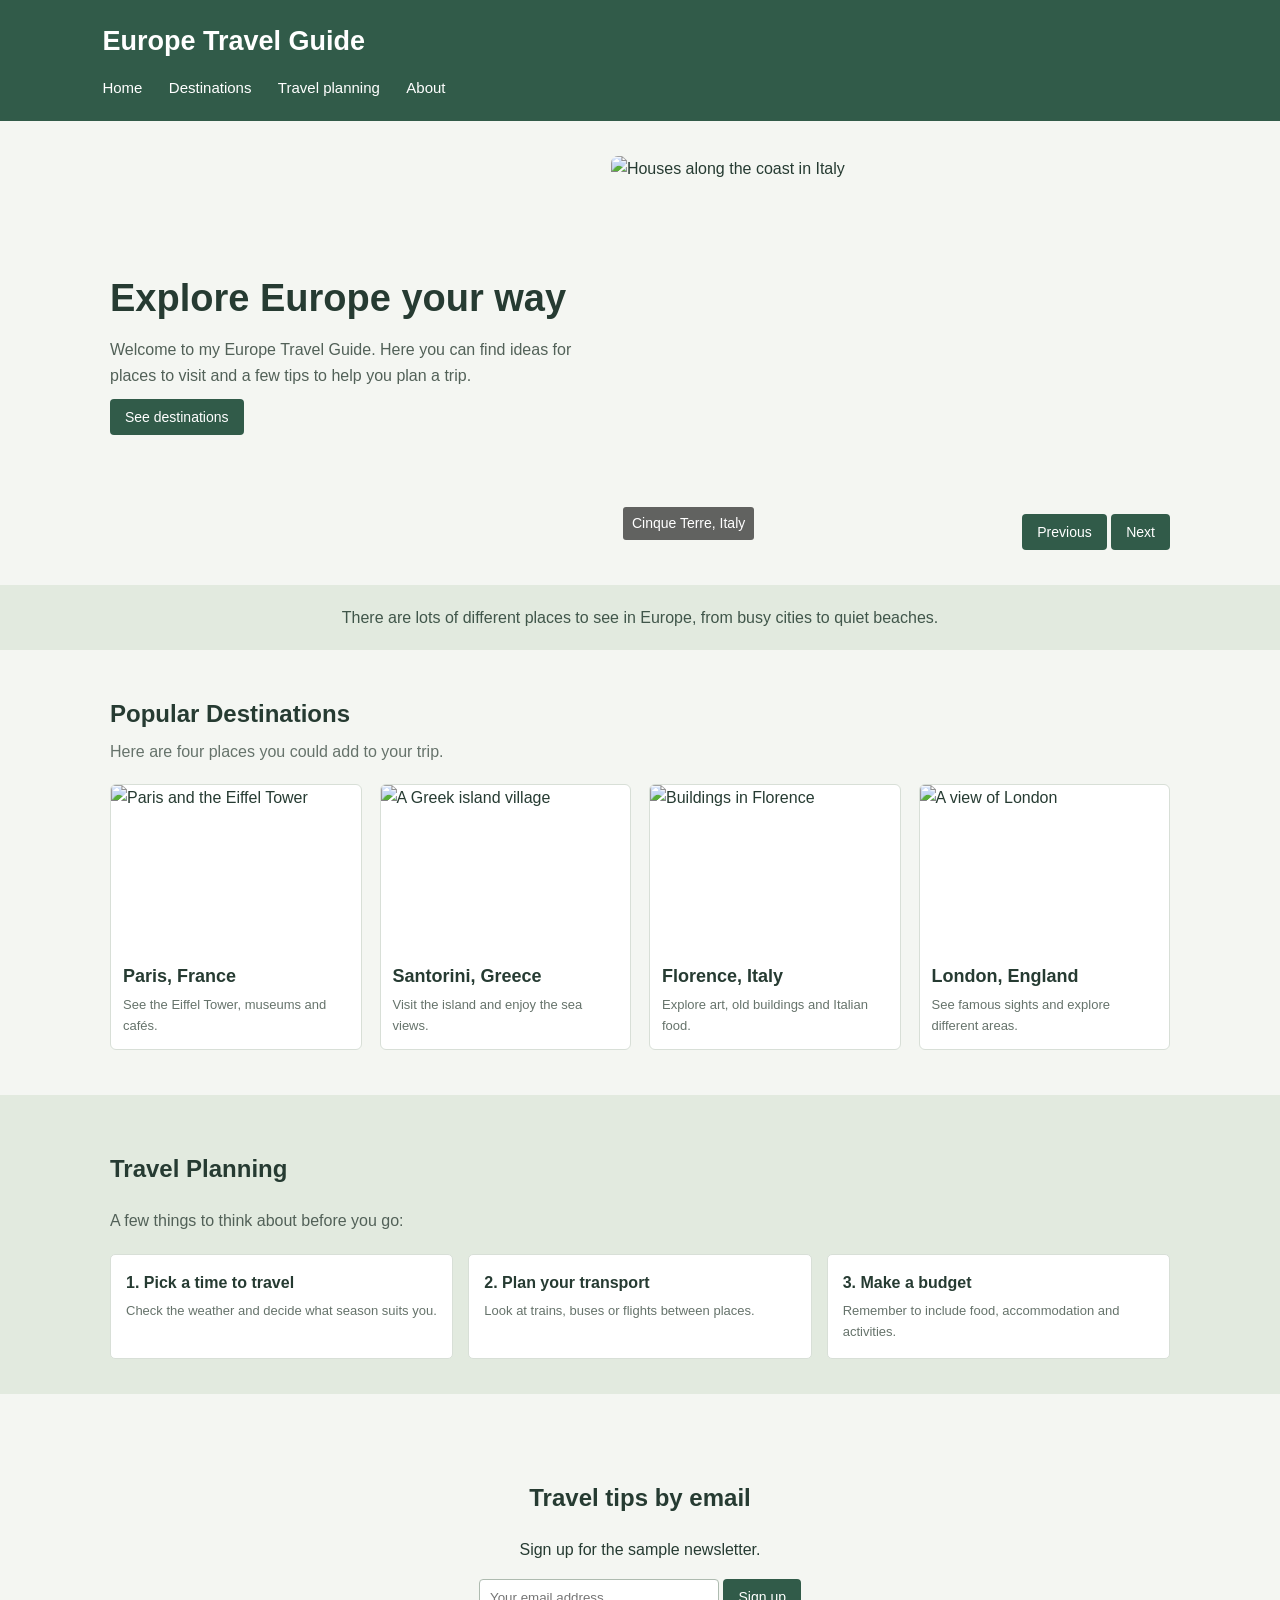
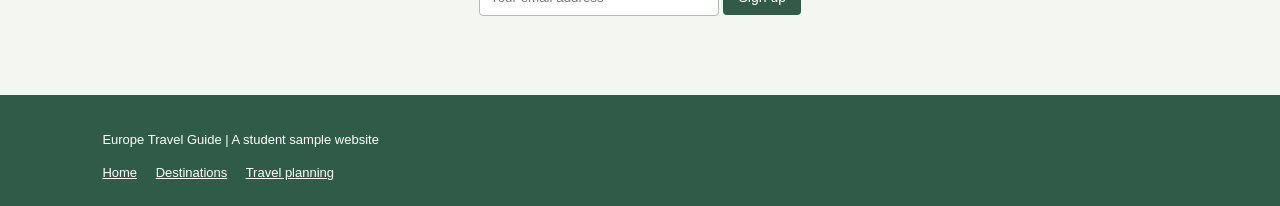
==== index.html @ 243481ba "Add files via upload" ====
<!DOCTYPE html>
<html lang="en">
<head>
  <meta charset="UTF-8">
  <meta name="viewport" content="width=device-width, initial-scale=1.0">
  <title>Europe Travel Guide</title>
  <style>
    /* Basic styles for the whole page */
    * { box-sizing: border-box; }
    body {
      margin: 0;
      font-family: Arial, sans-serif;
      background: #f4f6f2;
      color: #263b32;
      line-height: 1.6;
    }
    header {
      background: #315b49;
      color: white;
      padding: 20px 8%;
    }
    header h1 { margin: 0; font-size: 27px; }
    nav { margin-top: 12px; }
    nav a {
      color: white;
      text-decoration: none;
      margin-right: 22px;
      font-size: 15px;
    }
    nav a:hover { text-decoration: underline; }
    .hero {
      max-width: 1100px;
      margin: 35px auto;
      padding: 0 20px;
      display: flex;
      align-items: center;
      gap: 35px;
    }
    .hero-text { flex: 1; }
    .hero-text h2 { font-size: 38px; line-height: 1.2; margin: 0 0 15px; }
    .hero-text p { color: #526158; }
    .hero-image { flex: 1.2; position: relative; }
    .hero-image img {
      display: block;
      width: 100%;
      height: 350px;
      object-fit: cover;
      border-radius: 7px;
    }
    .image-caption {
      position: absolute;
      bottom: 10px;
      left: 12px;
      background: rgba(0,0,0,.6);
      color: white;
      padding: 5px 9px;
      border-radius: 3px;
      font-size: 14px;
    }
    .slider-buttons { margin-top: 8px; text-align: right; }
    button, .main-link {
      background: #315b49;
      color: white;
      border: 0;
      padding: 10px 15px;
      border-radius: 4px;
      cursor: pointer;
      text-decoration: none;
      font-size: 14px;
    }
    button:hover, .main-link:hover { background: #244636; }
    .intro {
      background: #e2eadf;
      text-align: center;
      padding: 20px;
      color: #40564a;
    }
    section.content {
      max-width: 1100px;
      margin: 45px auto;
      padding: 0 20px;
    }
    section.content > h2 { margin-bottom: 5px; }
    .section-description { color: #66736b; margin-top: 0; }
    .destination-list {
      display: grid;
      grid-template-columns: repeat(4, 1fr);
      gap: 18px;
      margin-top: 20px;
    }
    .destination {
      background: white;
      border: 1px solid #d8dfd7;
      border-radius: 6px;
      overflow: hidden;
    }
    .destination img { width: 100%; height: 165px; object-fit: cover; display: block; }
    .destination-info { padding: 12px; }
    .destination-info h3 { margin: 0; font-size: 18px; }
    .destination-info p { margin: 4px 0 0; font-size: 13px; color: #66736b; }
    .planning {
      background: #e2eadf;
      padding: 35px 20px;
    }
    .planning-inner { max-width: 1060px; margin: auto; }
    .planning-inner > p { color: #526158; }
    .planning-list { display: flex; gap: 15px; margin-top: 20px; }
    .planning-item {
      background: white;
      border: 1px solid #d8dfd7;
      border-radius: 5px;
      padding: 15px;
      flex: 1;
    }
    .planning-item h3 { font-size: 16px; margin: 0 0 6px; }
    .planning-item p { font-size: 13px; color: #66736b; margin: 0; }
    .newsletter {
      max-width: 1100px;
      margin: 40px auto;
      padding: 25px 20px;
      text-align: center;
    }
    .newsletter form { margin-top: 15px; }
    .newsletter input { padding: 10px; width: 240px; border: 1px solid #aebbb0; border-radius: 4px; }
    #message { color: #315b49; font-size: 14px; }
    footer {
      background: #315b49;
      color: white;
      padding: 22px 8%;
      font-size: 13px;
    }
    footer a { color: white; margin-right: 15px; }
    @media (max-width: 700px) {
      .hero { flex-direction: column; align-items: stretch; }
      .hero-text h2 { font-size: 32px; }
      .hero-image img { height: 260px; }
      .destination-list { grid-template-columns: repeat(2, 1fr); }
      .planning-list { flex-direction: column; }
      nav a { display: inline-block; margin: 5px 12px 5px 0; }
    }
    @media (max-width: 430px) {
      .destination-list { grid-template-columns: 1fr; }
      .newsletter input { width: 100%; margin-bottom: 10px; }
    }
  </style>
</head>
<body>
  <header>
    <h1>Europe Travel Guide</h1>
    <nav>
      <a href="#home">Home</a>
      <a href="#destinations">Destinations</a>
      <a href="#planning">Travel planning</a>
      <a href="#about">About</a>
    </nav>
  </header>

  <main id="home">
    <section class="hero">
      <div class="hero-text">
        <h2>Explore Europe your way</h2>
        <p>Welcome to my Europe Travel Guide. Here you can find ideas for places to visit and a few tips to help you plan a trip.</p>
        <a class="main-link" href="#destinations">See destinations</a>
      </div>
      <div class="hero-image">
        <img id="mainImage" src="https://images.unsplash.com/photo-1516483638261-f4dbaf036963?auto=format&fit=crop&w=1200&q=80" alt="Houses along the coast in Italy">
        <span class="image-caption" id="caption">Cinque Terre, Italy</span>
        <div class="slider-buttons">
          <button type="button" onclick="changeSlide(-1)">Previous</button>
          <button type="button" onclick="changeSlide(1)">Next</button>
        </div>
      </div>
    </section>

    <div class="intro" id="about">There are lots of different places to see in Europe, from busy cities to quiet beaches.</div>

    <section class="content" id="destinations">
      <h2>Popular Destinations</h2>
      <p class="section-description">Here are four places you could add to your trip.</p>
      <div class="destination-list">
        <article class="destination">
          <img src="https://images.unsplash.com/photo-1502602898657-3e91760cbb34?auto=format&fit=crop&w=700&q=80" alt="Paris and the Eiffel Tower" loading="lazy">
          <div class="destination-info"><h3>Paris, France</h3><p>See the Eiffel Tower, museums and cafés.</p></div>
        </article>
        <article class="destination">
          <img src="https://images.unsplash.com/photo-1533105079780-92b9be482077?auto=format&fit=crop&w=700&q=80" alt="A Greek island village" loading="lazy">
          <div class="destination-info"><h3>Santorini, Greece</h3><p>Visit the island and enjoy the sea views.</p></div>
        </article>
        <article class="destination">
          <img src="https://images.unsplash.com/photo-1515542622106-78bda8ba0e5b?auto=format&fit=crop&w=700&q=80" alt="Buildings in Florence" loading="lazy">
          <div class="destination-info"><h3>Florence, Italy</h3><p>Explore art, old buildings and Italian food.</p></div>
        </article>
        <article class="destination">
          <img src="https://images.unsplash.com/photo-1513635269975-59663e0ac1ad?auto=format&fit=crop&w=700&q=80" alt="A view of London" loading="lazy">
          <div class="destination-info"><h3>London, England</h3><p>See famous sights and explore different areas.</p></div>
        </article>
      </div>
    </section>

    <section class="planning" id="planning">
      <div class="planning-inner">
        <h2>Travel Planning</h2>
        <p>A few things to think about before you go:</p>
        <div class="planning-list">
          <div class="planning-item"><h3>1. Pick a time to travel</h3><p>Check the weather and decide what season suits you.</p></div>
          <div class="planning-item"><h3>2. Plan your transport</h3><p>Look at trains, buses or flights between places.</p></div>
          <div class="planning-item"><h3>3. Make a budget</h3><p>Remember to include food, accommodation and activities.</p></div>
        </div>
      </div>
    </section>

    <section class="newsletter">
      <h2>Travel tips by email</h2>
      <p>Sign up for the sample newsletter.</p>
      <form id="emailForm">
        <input type="email" placeholder="Your email address" aria-label="Your email address" required>
        <button type="submit">Sign up</button>
      </form>
      <p id="message" aria-live="polite"></p>
    </section>
  </main>

  <footer>
    <p>Europe Travel Guide | A student sample website</p>
    <a href="#home">Home</a>
    <a href="#destinations">Destinations</a>
    <a href="#planning">Travel planning</a>
  </footer>

  <script>
    // The image and caption change when one of the buttons is clicked.
    const slides = [
      {
        image: 'https://images.unsplash.com/photo-1516483638261-f4dbaf036963?auto=format&fit=crop&w=1200&q=80',
        caption: 'Cinque Terre, Italy',
        description: 'Houses along the coast in Italy'
      },
      {
        image: 'https://images.unsplash.com/photo-1502602898657-3e91760cbb34?auto=format&fit=crop&w=1200&q=80',
        caption: 'Paris, France',
        description: 'The Eiffel Tower in Paris'
      },
      {
        image: 'https://images.unsplash.com/photo-1533105079780-92b9be482077?auto=format&fit=crop&w=1200&q=80',
        caption: 'Santorini, Greece',
        description: 'A village on a Greek island'
      }
    ];
    let slideNumber = 0;

    function changeSlide(direction) {
      slideNumber = slideNumber + direction;
      if (slideNumber >= slides.length) slideNumber = 0;
      if (slideNumber < 0) slideNumber = slides.length - 1;

      document.getElementById('mainImage').src = slides[slideNumber].image;
      document.getElementById('mainImage').alt = slides[slideNumber].description;
      document.getElementById('caption').textContent = slides[slideNumber].caption;
    }

    // This is a sample form, so it shows a message instead of sending an email.
    document.getElementById('emailForm').addEventListener('submit', function(event) {
      event.preventDefault();
      document.getElementById('message').textContent = 'Thanks for signing up!';
      this.reset();
    });
  </script>
</body>
</html>
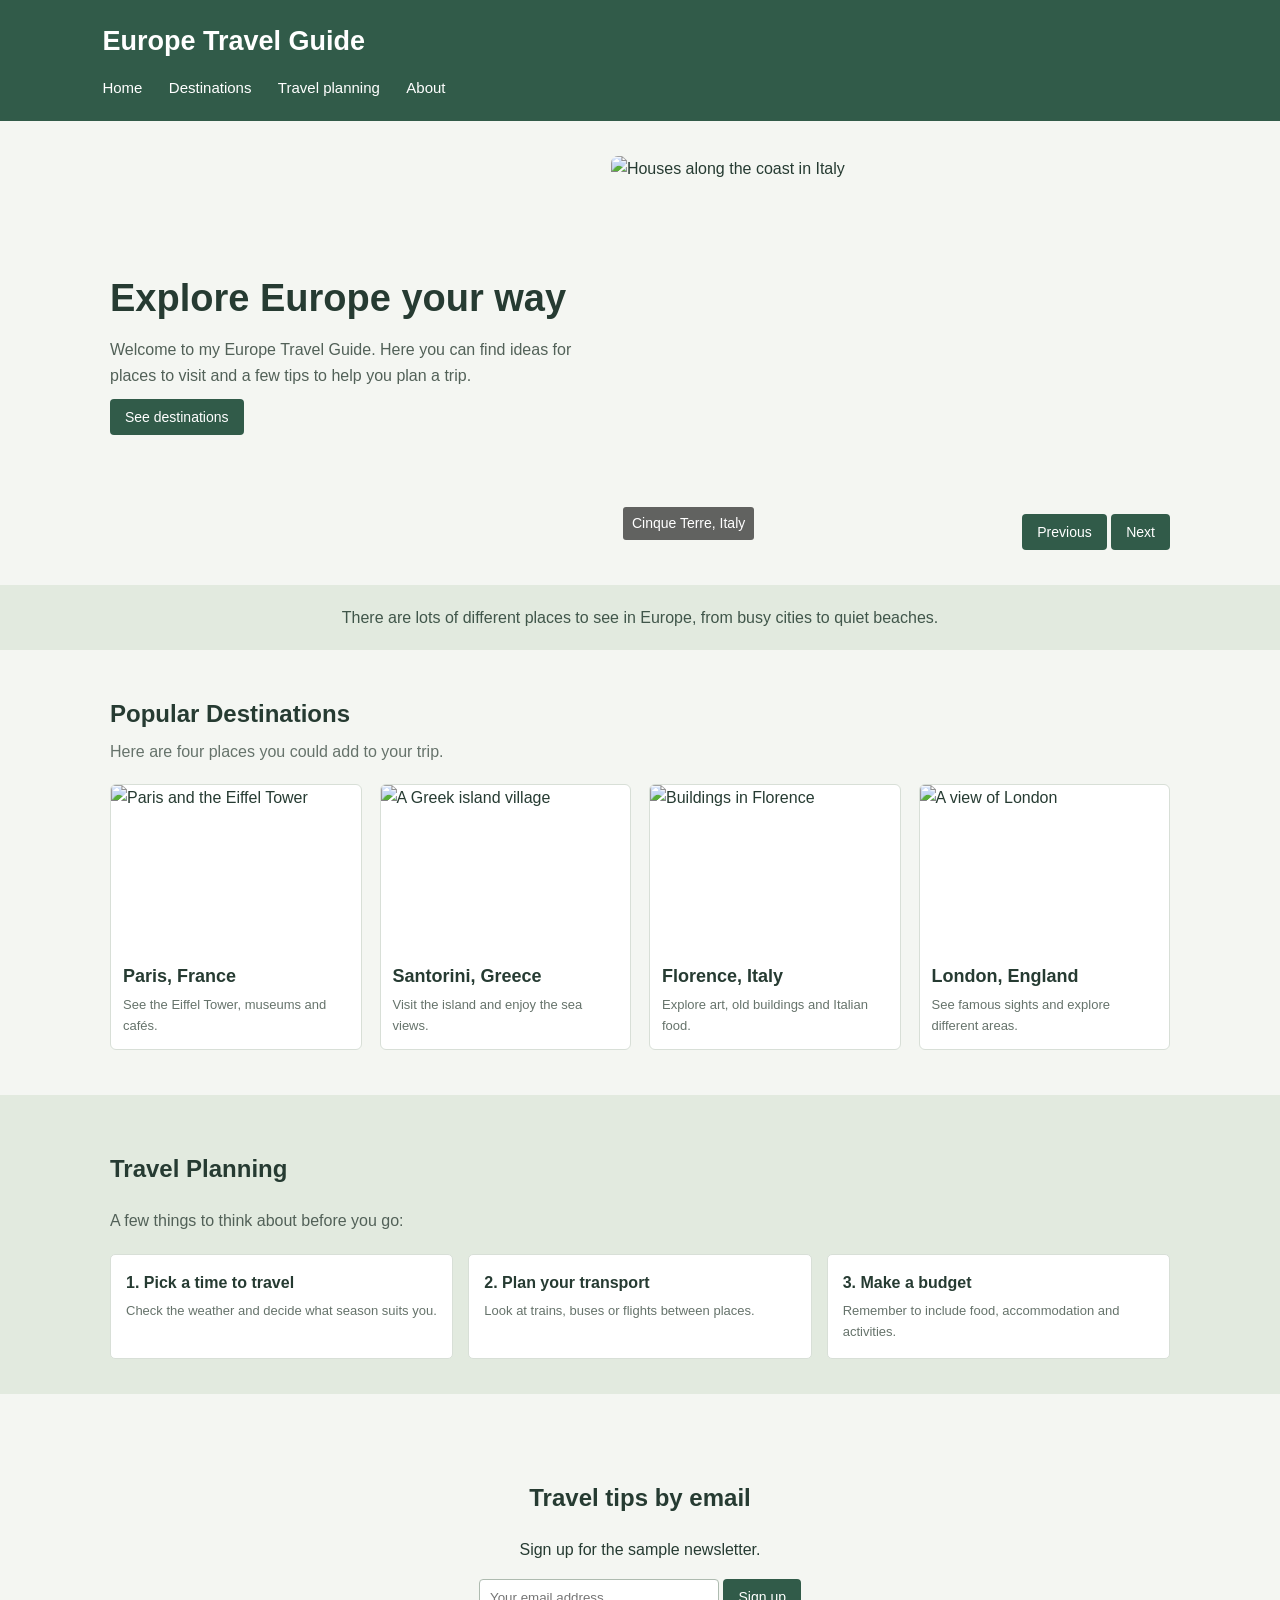
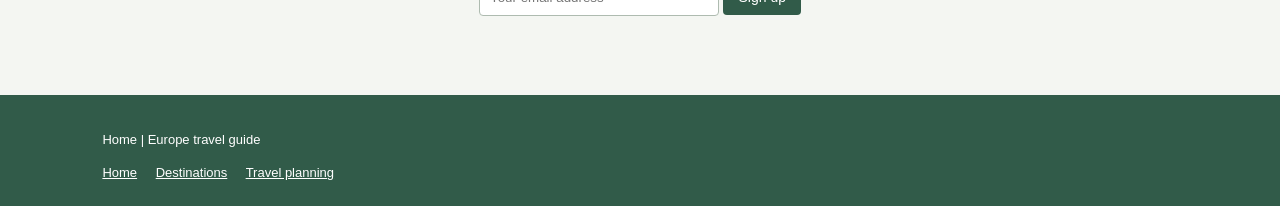
==== commit 4fbae2c6: "Update index.html" ====
--- a/index.html
+++ b/index.html
@@ -28,7 +28,9 @@
       font-size: 15px;
     }
     nav a:hover { text-decoration: underline; }
+    /* Flexbox aligns the introduction and featured image on wide screens. */
     .hero {
+      max-width: 1100px;
       max-width: 1100px;
       margin: 35px auto;
       padding: 0 20px;
@@ -82,7 +84,9 @@
     }
     section.content > h2 { margin-bottom: 5px; }
     .section-description { color: #66736b; margin-top: 0; }
+    /* CSS Grid arranges the destination cards in evenly sized columns. */
     .destination-list {
+      display: grid;
       display: grid;
       grid-template-columns: repeat(4, 1fr);
       gap: 18px;
@@ -130,21 +134,27 @@
       font-size: 13px;
     }
     footer a { color: white; margin-right: 15px; }
+    /* At smaller widths, the page stacks sections and reduces the card columns. */
     @media (max-width: 700px) {
-      .hero { flex-direction: column; align-items: stretch; }
+      /* Flexbox aligns the introduction and featured image on wide screens. */
+    .hero {
+      flex-direction: column; align-items: stretch; }
       .hero-text h2 { font-size: 32px; }
       .hero-image img { height: 260px; }
-      .destination-list { grid-template-columns: repeat(2, 1fr); }
+      /* CSS Grid arranges the destination cards in evenly sized columns. */
+    .destination-list { grid-template-columns: repeat(2, 1fr); }
       .planning-list { flex-direction: column; }
       nav a { display: inline-block; margin: 5px 12px 5px 0; }
     }
     @media (max-width: 430px) {
-      .destination-list { grid-template-columns: 1fr; }
+      /* CSS Grid arranges the destination cards in evenly sized columns. */
+    .destination-list { grid-template-columns: 1fr; }
       .newsletter input { width: 100%; margin-bottom: 10px; }
     }
   </style>
 </head>
 <body>
+  <!-- The header contains the site title and navigation links. -->
   <header>
     <h1>Europe Travel Guide</h1>
     <nav>
@@ -156,6 +166,7 @@
   </header>
 
   <main id="home">
+    <!-- The hero introduces the guide and contains the image slider. -->
     <section class="hero">
       <div class="hero-text">
         <h2>Explore Europe your way</h2>
@@ -174,6 +185,7 @@
 
     <div class="intro" id="about">There are lots of different places to see in Europe, from busy cities to quiet beaches.</div>
 
+    <!-- Each article in this section is one destination card. -->
     <section class="content" id="destinations">
       <h2>Popular Destinations</h2>
       <p class="section-description">Here are four places you could add to your trip.</p>
@@ -197,6 +209,7 @@
       </div>
     </section>
 
+    <!-- These cards give visitors a few basic trip planning reminders. -->
     <section class="planning" id="planning">
       <div class="planning-inner">
         <h2>Travel Planning</h2>
@@ -209,6 +222,7 @@
       </div>
     </section>
 
+    <!-- The sample form shows an on-page message after submission. -->
     <section class="newsletter">
       <h2>Travel tips by email</h2>
       <p>Sign up for the sample newsletter.</p>
@@ -221,7 +235,7 @@
   </main>
 
   <footer>
-    <p>Europe Travel Guide | A student sample website</p>
+    <p>Home | Europe travel guide</p>
     <a href="#home">Home</a>
     <a href="#destinations">Destinations</a>
     <a href="#planning">Travel planning</a>
@@ -229,6 +243,7 @@
 
   <script>
     // The image and caption change when one of the buttons is clicked.
+    // Each slide stores an image URL, caption and accessible description.
     const slides = [
       {
         image: 'https://images.unsplash.com/photo-1516483638261-f4dbaf036963?auto=format&fit=crop&w=1200&q=80',
@@ -246,13 +261,16 @@
         description: 'A village on a Greek island'
       }
     ];
+    // Keep track of which slide is currently displayed.
     let slideNumber = 0;
 
+    // Move by one slide and wrap around when reaching either end.
     function changeSlide(direction) {
       slideNumber = slideNumber + direction;
       if (slideNumber >= slides.length) slideNumber = 0;
       if (slideNumber < 0) slideNumber = slides.length - 1;
 
+      // Update the picture, accessible description and visible caption together.
       document.getElementById('mainImage').src = slides[slideNumber].image;
       document.getElementById('mainImage').alt = slides[slideNumber].description;
       document.getElementById('caption').textContent = slides[slideNumber].caption;
@@ -266,4 +284,10 @@
     });
   </script>
 </body>
-</html>
+</html>
+
+
+
+
+
+
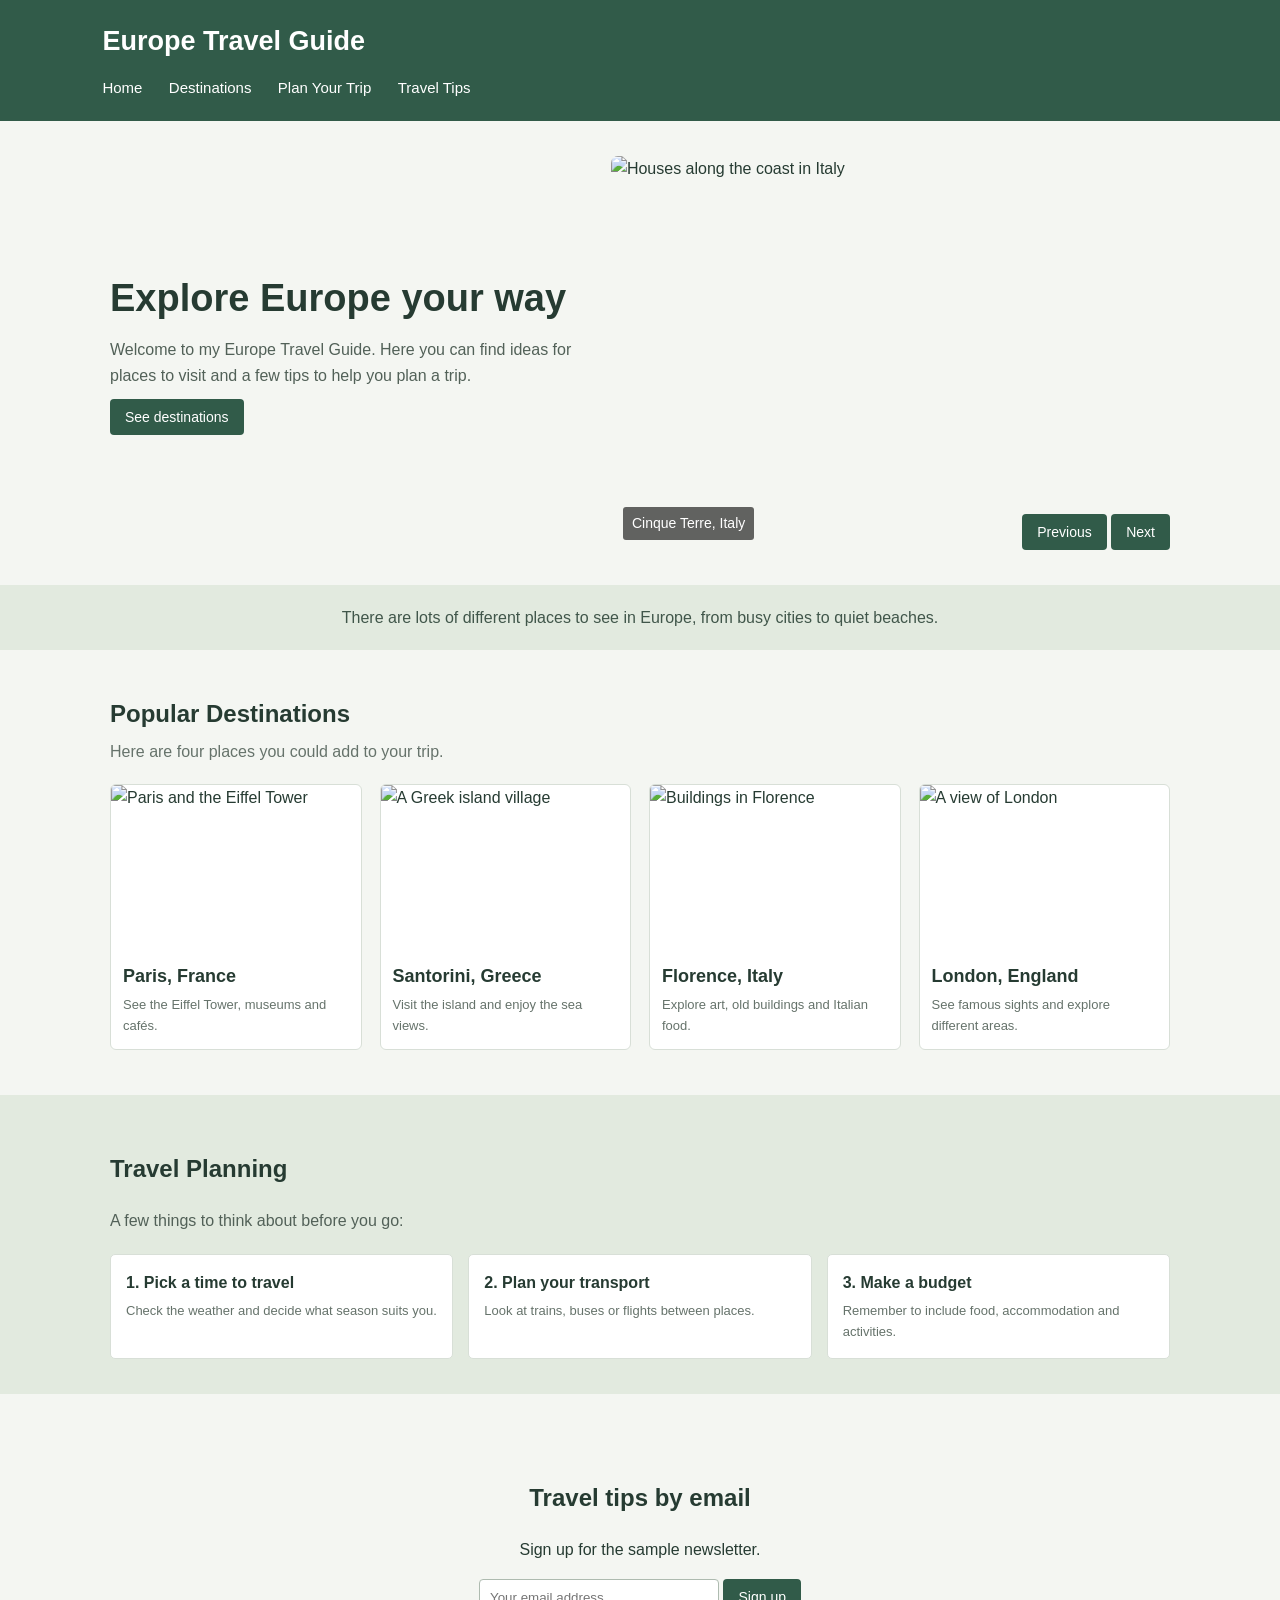
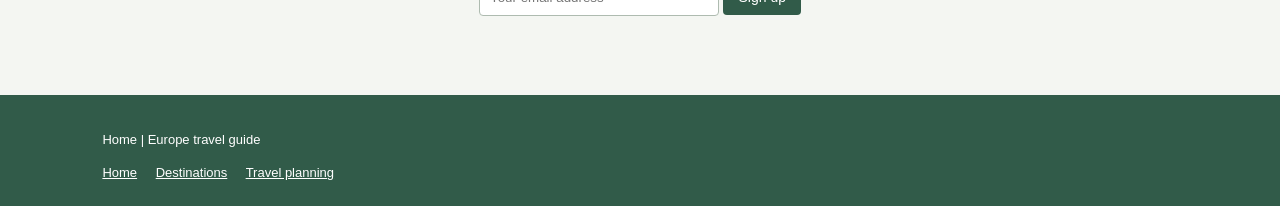
==== commit c68d6d83: "Update index.html" ====
--- a/index.html
+++ b/index.html
@@ -158,11 +158,11 @@
   <header>
     <h1>Europe Travel Guide</h1>
     <nav>
-      <a href="#home">Home</a>
-      <a href="#destinations">Destinations</a>
-      <a href="#planning">Travel planning</a>
-      <a href="#about">About</a>
-    </nav>
+  <a href="index.html">Home</a>
+  <a href="destinations.html">Destinations</a>
+  <a href="plan.html">Plan Your Trip</a>
+  <a href="tips.html">Travel Tips</a>
+</nav>
   </header>
 
   <main id="home">
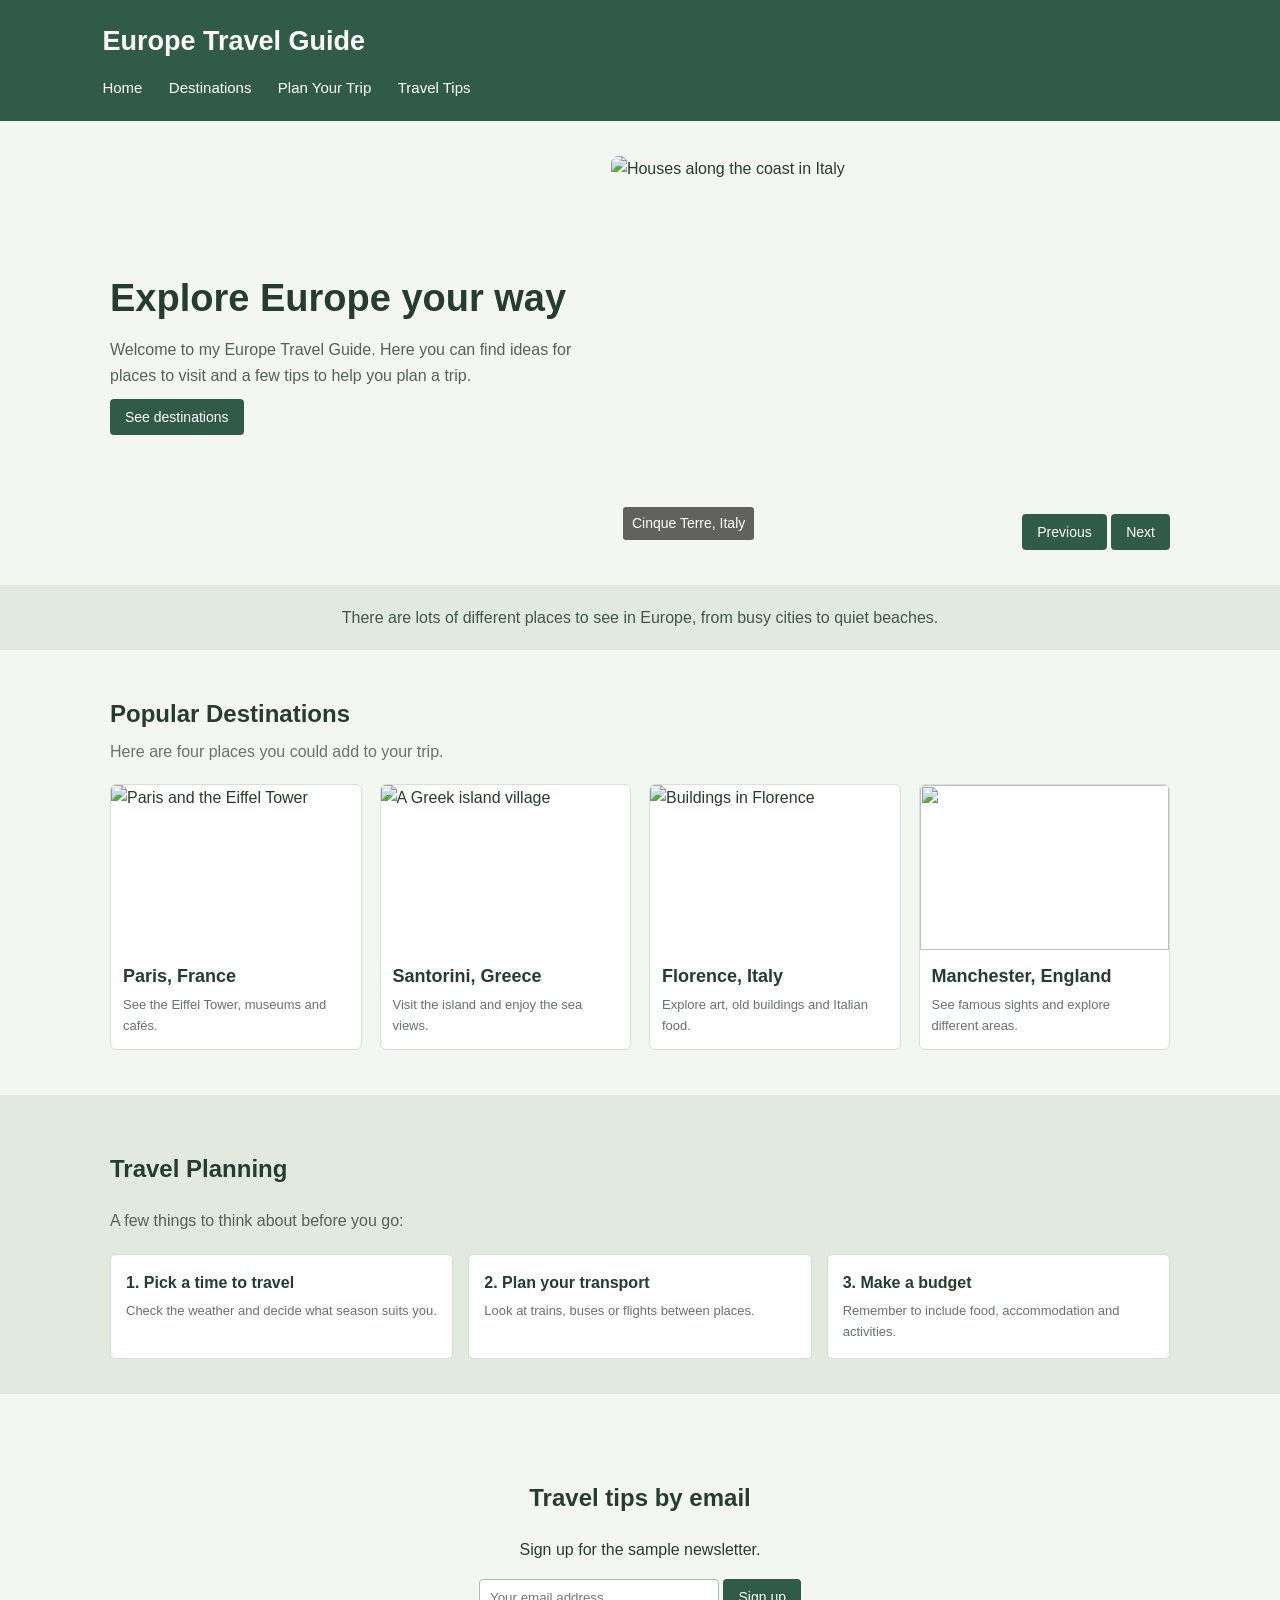
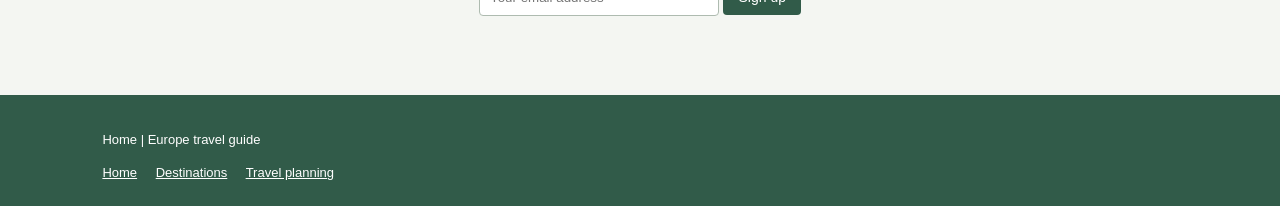
==== commit 2591ffbd: "Update London to Manchester in destination section" ====
--- a/index.html
+++ b/index.html
@@ -203,8 +203,8 @@
           <div class="destination-info"><h3>Florence, Italy</h3><p>Explore art, old buildings and Italian food.</p></div>
         </article>
         <article class="destination">
-          <img src="https://images.unsplash.com/photo-1513635269975-59663e0ac1ad?auto=format&fit=crop&w=700&q=80" alt="A view of London" loading="lazy">
-          <div class="destination-info"><h3>London, England</h3><p>See famous sights and explore different areas.</p></div>
+          <img src="https://images.unsplash.com/photo-1728473184021-db4b277d87c1?q=80&w=1933&auto=format&fit=crop&ixlib=rb-4.1.0&ixid=NHwxMjA3fDA%3D"A view of London" loading="lazy">
+          <div class="destination-info"><h3>Manchester, England</h3><p>See famous sights and explore different areas.</p></div>
         </article>
       </div>
     </section>
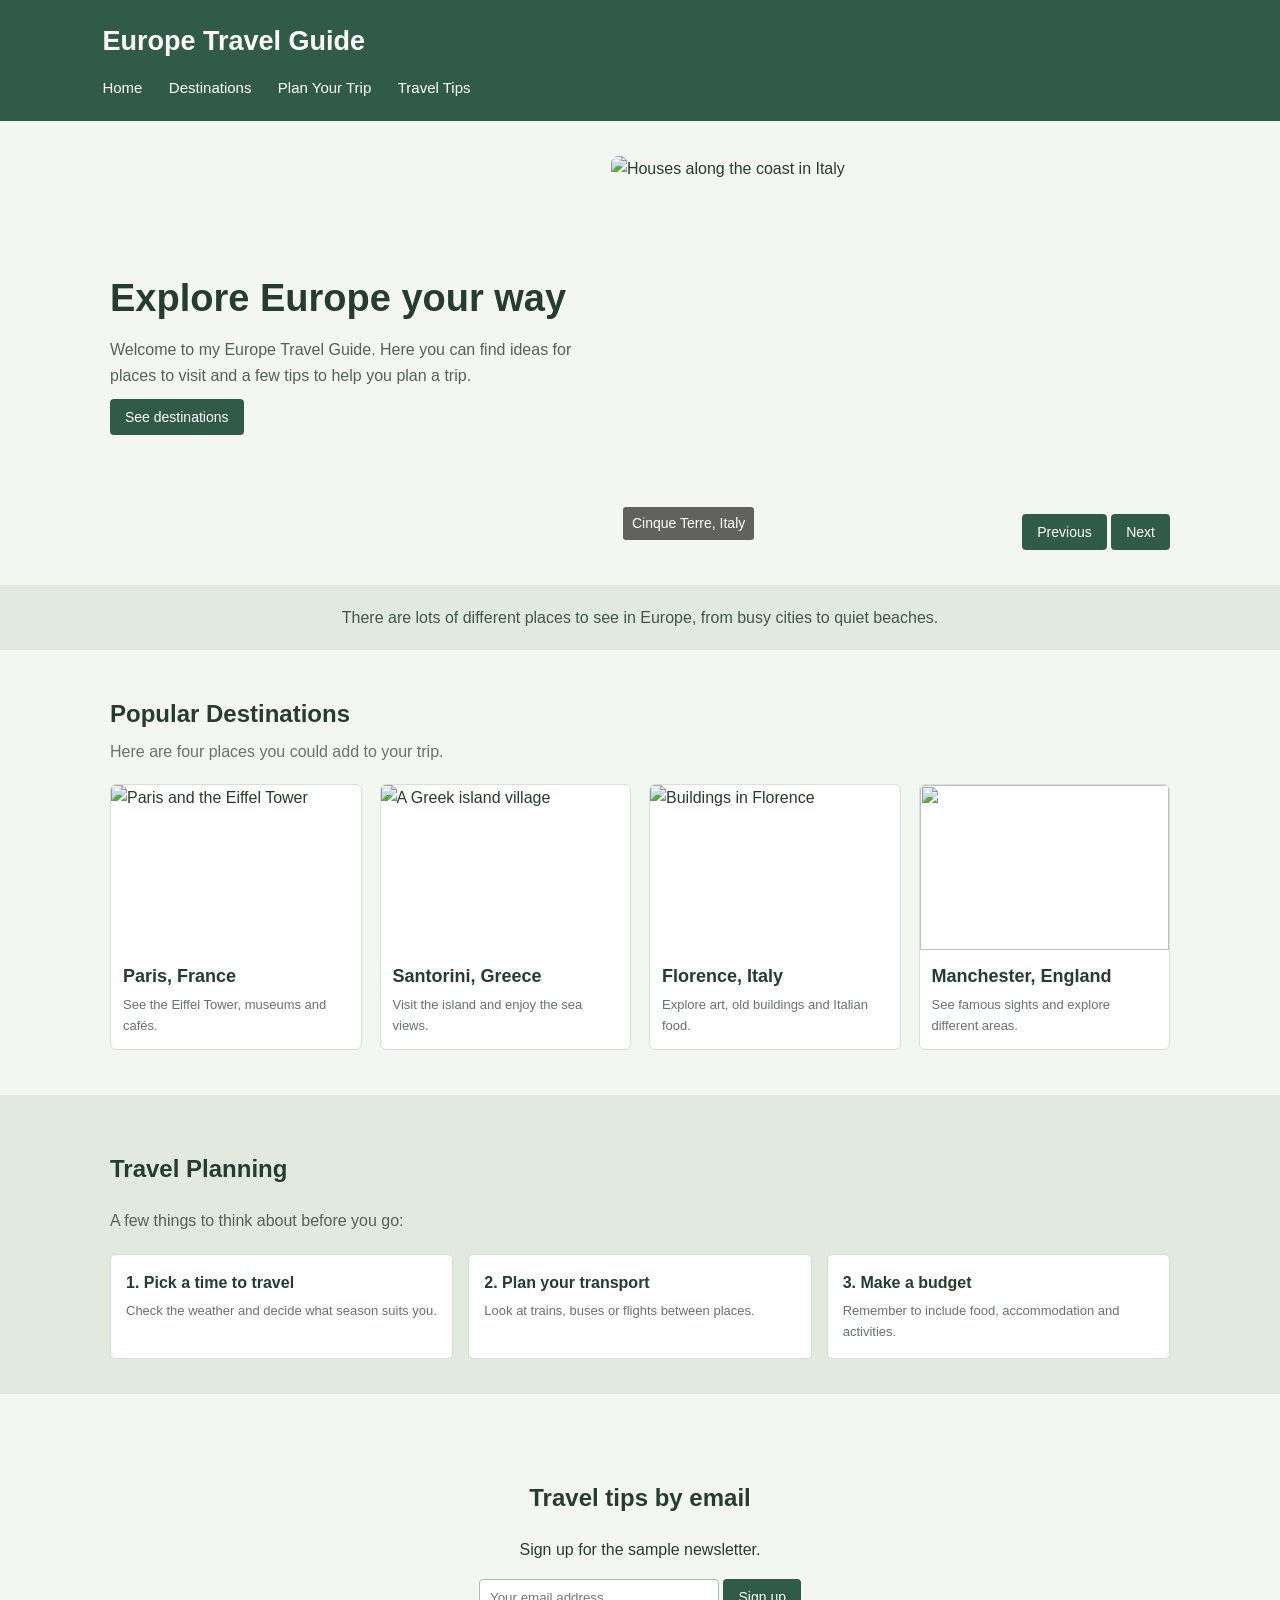
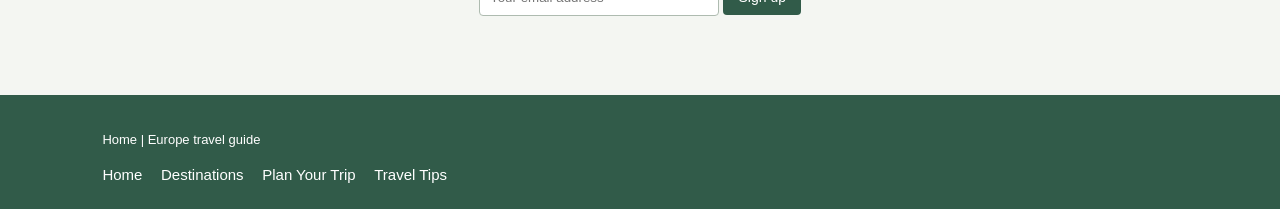
==== commit ec22149f: "Update index.html" ====
--- a/index.html
+++ b/index.html
@@ -236,9 +236,12 @@
 
   <footer>
     <p>Home | Europe travel guide</p>
-    <a href="#home">Home</a>
-    <a href="#destinations">Destinations</a>
-    <a href="#planning">Travel planning</a>
+    <nav>
+  <a href="index.html">Home</a>
+  <a href="destinations.html">Destinations</a>
+  <a href="plan.html">Plan Your Trip</a>
+  <a href="tips.html">Travel Tips</a>
+</nav>
   </footer>
 
   <script>
